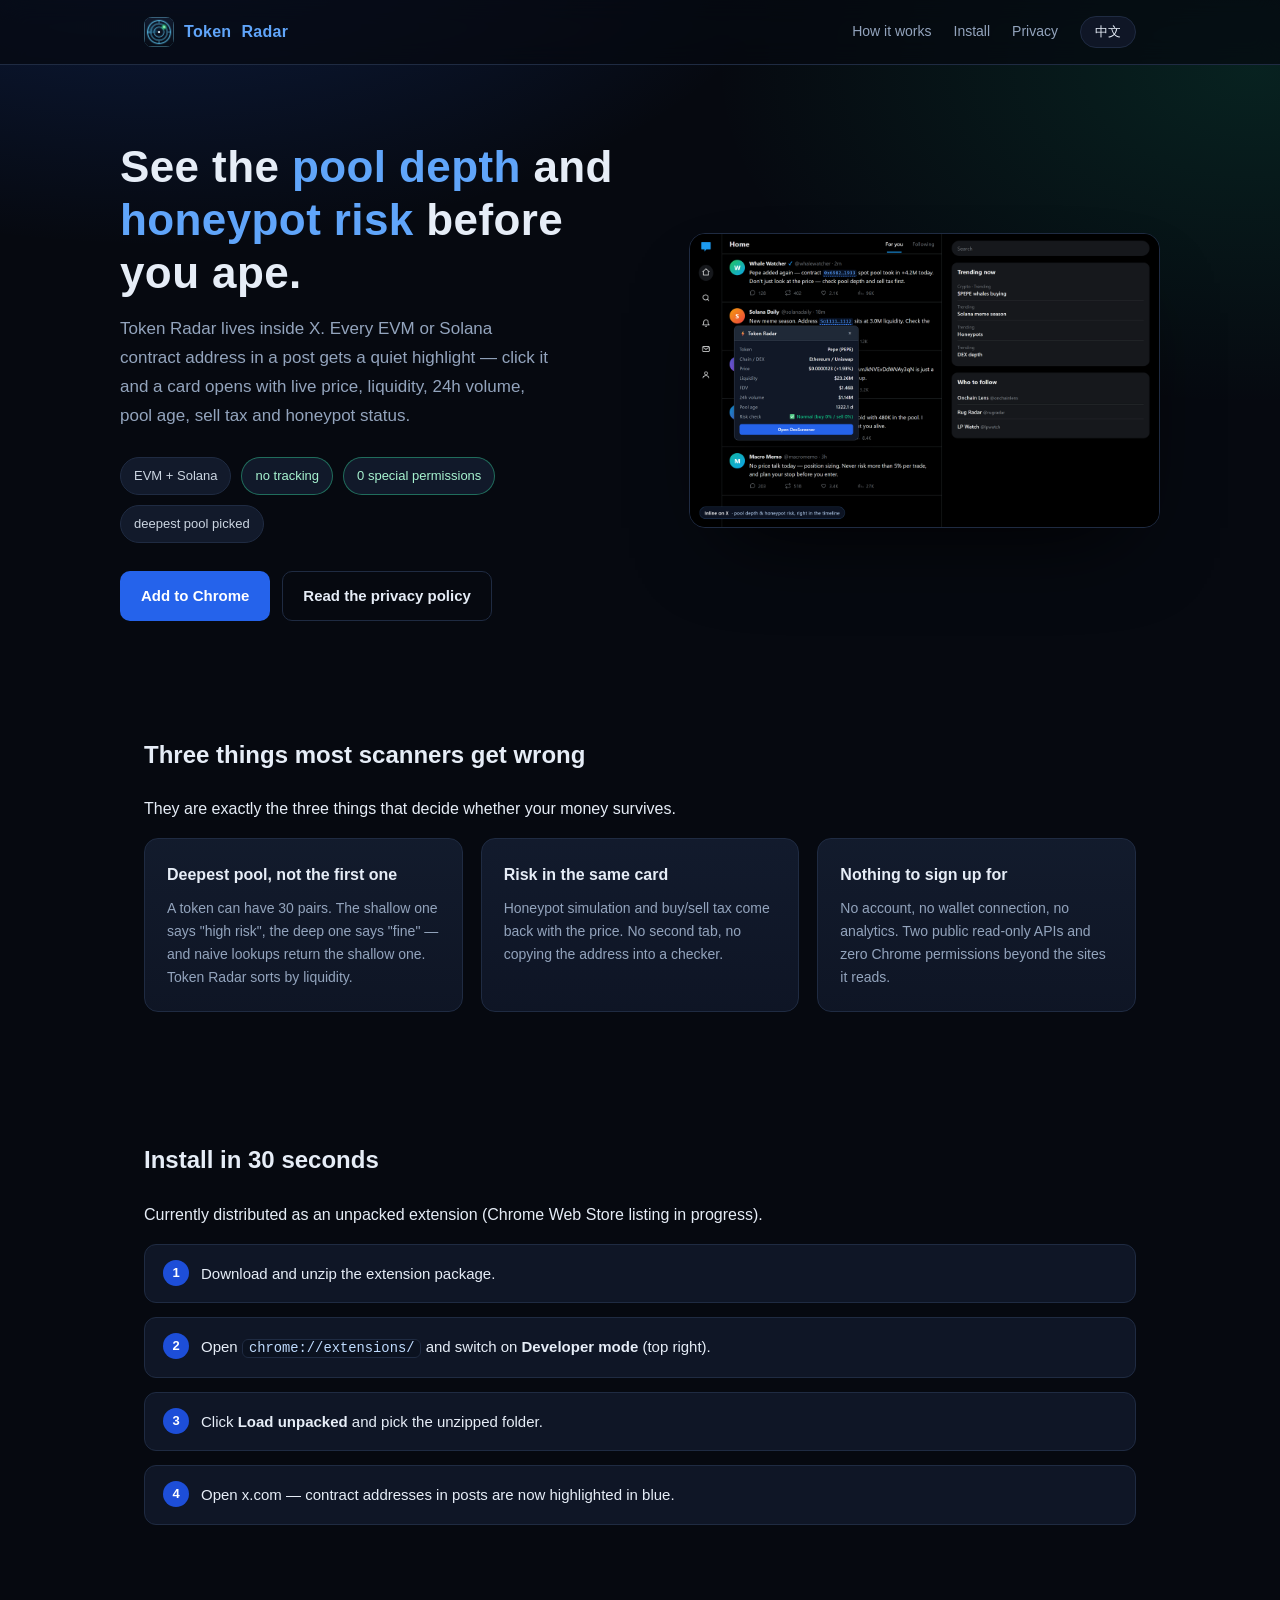
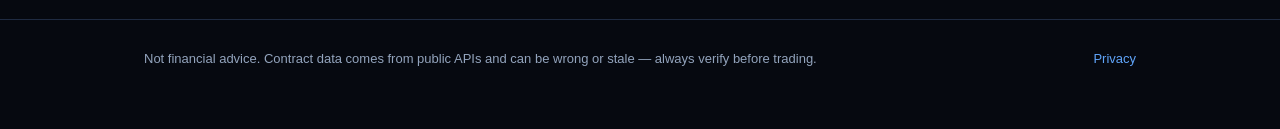
==== index.html @ cfb710e0 "Serve site from repo root: /privacy.html and / landing" ====
<!doctype html>
<html lang="en">
<head>
<meta charset="utf-8" />
<meta name="viewport" content="width=device-width, initial-scale=1" />
<title>Web3 Token Radar — DEX price & honeypot risk on X</title>
<meta name="description" content="A Chrome extension that highlights crypto contract addresses on X and shows live DEX price, liquidity depth and honeypot risk. No login, no tracking, zero special permissions." />
<meta property="og:title" content="Web3 Token Radar" />
<meta property="og:description" content="See pool depth and honeypot risk on any contract in a post — without leaving X." />
<meta property="og:image" content="img/store-1-inline-en.png" />
<link rel="icon" href="img/icon128.png" />
<link rel="stylesheet" href="style.css" />
</head>
<body>

<header>
  <div class="wrap nav">
    <a class="brand" href="./"><img src="img/icon128.png" alt="" /> Token <span>Radar</span></a>
    <nav class="links">
      <a href="#how" data-i18n="navHow">How it works</a>
      <a href="#install" data-i18n="navInstall">Install</a>
      <a href="privacy.html" data-i18n="navPrivacy">Privacy</a>
      <button class="lang-btn" id="langBtn" type="button">中文</button>
    </nav>
  </div>
</header>

<main>
  <div class="wrap hero">
    <div>
      <h1 data-i18n="heroTitle">See the <em>pool depth</em> and <em>honeypot risk</em> before you ape.</h1>
      <p class="lead" data-i18n="heroLead">Token Radar lives inside X. Every EVM or Solana contract address in a post gets a quiet highlight — click it and a card opens with live price, liquidity, 24h volume, pool age, sell tax and honeypot status.</p>
      <div class="chips">
        <span class="chip" data-i18n="chipChains">EVM + Solana</span>
        <span class="chip ok" data-i18n="chipNoTracking">no tracking</span>
        <span class="chip ok" data-i18n="chipPerms">0 special permissions</span>
        <span class="chip" data-i18n="chipDeepest">deepest pool picked</span>
      </div>
      <div class="cta">
        <a class="btn" href="#install" data-i18n="ctaInstall">Add to Chrome</a>
        <a class="btn ghost" href="privacy.html" data-i18n="ctaPrivacy">Read the privacy policy</a>
      </div>
    </div>
    <div class="shot"><img src="img/store-1-inline-en.png" alt="Token Radar card open over an X timeline" /></div>
  </div>

  <section id="how">
    <div class="wrap">
      <h2 data-i18n="howTitle">Three things most scanners get wrong</h2>
      <p class="sub" data-i18n="howSub">They are exactly the three things that decide whether your money survives.</p>
      <div class="grid">
        <div class="card">
          <h3 data-i18n="card1Title">Deepest pool, not the first one</h3>
          <p data-i18n="card1Body">A token can have 30 pairs. The shallow one says "high risk", the deep one says "fine" — and naive lookups return the shallow one. Token Radar sorts by liquidity.</p>
        </div>
        <div class="card">
          <h3 data-i18n="card2Title">Risk in the same card</h3>
          <p data-i18n="card2Body">Honeypot simulation and buy/sell tax come back with the price. No second tab, no copying the address into a checker.</p>
        </div>
        <div class="card">
          <h3 data-i18n="card3Title">Nothing to sign up for</h3>
          <p data-i18n="card3Body">No account, no wallet connection, no analytics. Two public read-only APIs and zero Chrome permissions beyond the sites it reads.</p>
        </div>
      </div>
    </div>
  </section>

  <section id="install">
    <div class="wrap">
      <h2 data-i18n="installTitle">Install in 30 seconds</h2>
      <p class="sub" data-i18n="installSub">Currently distributed as an unpacked extension (Chrome Web Store listing in progress).</p>
      <ol class="steps">
        <li data-i18n="step1">Download and unzip the extension package.</li>
        <li data-i18n="step2">Open <code>chrome://extensions/</code> and switch on <strong>Developer mode</strong> (top right).</li>
        <li data-i18n="step3">Click <strong>Load unpacked</strong> and pick the unzipped folder.</li>
        <li data-i18n="step4">Open x.com — contract addresses in posts are now highlighted in blue.</li>
      </ol>
    </div>
  </section>
</main>

<footer>
  <div class="wrap">
    <span data-i18n="footerNote">Not financial advice. Contract data comes from public APIs and can be wrong or stale — always verify before trading.</span>
    <span style="margin-left:auto"><a href="privacy.html" data-i18n="navPrivacy">Privacy</a></span>
  </div>
</footer>

<script>
  // 极简双语切换：英文写死，中文文案放字典里，按钮切换 data-lang 内容
  const ZH = {
    navHow: '怎么用', navInstall: '安装', navPrivacy: '隐私政策',
    heroTitle: '先看<em>池子深度</em>和<em>貔貅风险</em>，再决定要不要冲。',
    heroLead: 'Token Radar 常驻在 X 里。推文中的 EVM / Solana 合约地址会被淡淡高亮，点一下就地弹出卡片：实时价格、流动性、24h 交易量、池子年龄、卖出税与貔貅状态。',
    chipChains: 'EVM + Solana', chipNoTracking: '无埋点', chipPerms: '0 特殊权限', chipDeepest: '自动选最深池子',
    ctaInstall: '安装到 Chrome', ctaPrivacy: '查看隐私政策',
    howTitle: '大多数扫描器搞错的三件事', howSub: '而这三点，恰好决定你的钱能不能活着出来。',
    card1Title: '取最深池子，不是第一条', card1Body: '一个代币可能有 30 个交易对。浅池子显示"高风险"，深池子显示"正常"，而多数工具返回的是浅的那条。Token Radar 按流动性排序取最深。',
    card2Title: '风控就在同一张卡里', card2Body: '貔貅模拟和买卖税与价格一起返回，不用再开第二个标签页、也不用把地址复制到别的检测站。',
    card3Title: '没有任何注册项', card3Body: '无账号、无钱包连接、无统计埋点。只调用两个公开只读接口，除读取的站点外不申请任何 Chrome 权限。',
    installTitle: '30 秒装好', installSub: '目前以「解压加载」方式分发（Chrome 商店审核中）。',
    step1: '下载并解压扩展包。',
    step2: '打开 <code>chrome://extensions/</code>，右上角开启<strong>开发者模式</strong>。',
    step3: '点<strong>加载已解压的扩展程序</strong>，选择刚解压的文件夹。',
    step4: '打开 x.com —— 推文里的合约地址现在会蓝色高亮，点一下出卡。',
    footerNote: '不构成投资建议。合约数据来自公开接口，可能滞后或有误，交易前请自行复核。',
  };
  const EN = {};
  document.querySelectorAll('[data-i18n]').forEach((el) => {
    EN[el.dataset.i18n] = el.innerHTML;
  });

  function apply(lang) {
    const map = lang === 'zh' ? ZH : EN;
    document.querySelectorAll('[data-i18n]').forEach((el) => {
      const key = el.dataset.i18n;
      if (map[key]) el.innerHTML = map[key];
    });
    document.documentElement.lang = lang === 'zh' ? 'zh-CN' : 'en';
    document.getElementById('langBtn').textContent = lang === 'zh' ? 'English' : '中文';
    try { localStorage.setItem('w3r-lang', lang); } catch (e) {}
  }

  let saved = null;
  try { saved = localStorage.getItem('w3r-lang'); } catch (e) {}
  const qs = new URLSearchParams(location.search).get('lang');
  const initial = qs || saved || ((navigator.language || '').toLowerCase().startsWith('zh') ? 'zh' : 'en');
  if (initial === 'zh') apply('zh');

  document.getElementById('langBtn').addEventListener('click', () => {
    apply(document.documentElement.lang === 'zh-CN' ? 'en' : 'zh');
  });
</script>
</body>
</html>
---- style.css ----
/* Web3 Token Radar · landing + privacy, single stylesheet */
:root {
  --bg: #060910;
  --panel: #0f1626;
  --panel-2: #131c2e;
  --line: #1f2b42;
  --text: #e6edf7;
  --muted: #93a4bd;
  --accent: #60a5fa;
  --accent-2: #34d399;
  --danger: #f87171;
  --radius: 16px;
}

* { box-sizing: border-box; }

html { scroll-behavior: smooth; }

body {
  margin: 0;
  background:
    radial-gradient(1100px 620px at 12% -8%, rgba(37, 99, 235, .26), transparent 62%),
    radial-gradient(900px 560px at 98% 4%, rgba(16, 185, 129, .14), transparent 60%),
    var(--bg);
  color: var(--text);
  font: 16px/1.7 -apple-system, BlinkMacSystemFont, "Segoe UI", "Microsoft YaHei", "Noto Sans SC", Roboto, sans-serif;
  -webkit-font-smoothing: antialiased;
}

.wrap { max-width: 1040px; margin: 0 auto; padding: 0 24px; }

a { color: var(--accent); text-decoration: none; }
a:hover { text-decoration: underline; }

/* ---------- header ---------- */
header {
  position: sticky; top: 0; z-index: 10;
  backdrop-filter: blur(12px);
  background: rgba(6, 9, 16, .72);
  border-bottom: 1px solid var(--line);
}
.nav { display: flex; align-items: center; gap: 16px; height: 64px; }
.brand { display: flex; align-items: center; gap: 10px; font-weight: 700; letter-spacing: .3px; }
.brand img { width: 30px; height: 30px; border-radius: 8px; display: block; }
.brand span { color: var(--accent); }
.nav .links { margin-left: auto; display: flex; align-items: center; gap: 22px; font-size: 14px; color: var(--muted); }
.nav .links a { color: var(--muted); }
.nav .links a:hover { color: var(--text); text-decoration: none; }
.lang-btn {
  background: var(--panel); color: var(--text); border: 1px solid var(--line);
  border-radius: 999px; padding: 6px 14px; font-size: 13px; cursor: pointer;
}
.lang-btn:hover { border-color: var(--accent); }

/* ---------- hero ---------- */
.hero { padding: 76px 0 40px; display: grid; grid-template-columns: 1.05fr .95fr; gap: 48px; align-items: center; }
.hero h1 { font-size: 44px; line-height: 1.2; margin: 0 0 16px; letter-spacing: .4px; word-break: keep-all; }
.hero h1 em { white-space: nowrap; }
.hero h1 em { font-style: normal; color: var(--accent); }
.hero p.lead { color: var(--muted); font-size: 17px; margin: 0 0 26px; max-width: 46ch; }
.chips { display: flex; gap: 10px; flex-wrap: wrap; margin-bottom: 28px; }
.chip {
  font-size: 13px; color: #cbd5e1; padding: 7px 13px; border-radius: 999px;
  background: rgba(19, 28, 46, .9); border: 1px solid var(--line);
}
.chip.ok { border-color: rgba(52, 211, 153, .45); color: #a7f3d0; }
.cta { display: flex; gap: 12px; flex-wrap: wrap; }
.btn {
  display: inline-flex; align-items: center; gap: 8px;
  padding: 11px 20px; border-radius: 10px; font-size: 15px; font-weight: 600;
  background: #2563eb; color: #fff; border: 1px solid transparent;
}
.btn:hover { background: #1d4ed8; text-decoration: none; }
.btn.ghost { background: transparent; border-color: var(--line); color: var(--text); }
.btn.ghost:hover { border-color: var(--accent); text-decoration: none; }

.shot { border-radius: var(--radius); overflow: hidden; border: 1px solid var(--line); box-shadow: 0 40px 90px -40px rgba(0, 0, 0, .95); }
.shot img { display: block; width: 100%; height: auto; }

/* ---------- sections ---------- */
section { padding: 54px 0; }
section > h2 { font-size: 26px; margin: 0 0 8px; }
section > p.sub { color: var(--muted); margin: 0 0 28px; font-size: 15px; }

.grid { display: grid; grid-template-columns: repeat(3, 1fr); gap: 18px; }
.card {
  background: linear-gradient(180deg, rgba(19, 28, 46, .95), rgba(15, 22, 38, .95));
  border: 1px solid var(--line); border-radius: 14px; padding: 22px;
}
.card h3 { margin: 0 0 8px; font-size: 16px; }
.card p { margin: 0; color: var(--muted); font-size: 14px; line-height: 1.65; }

.steps { counter-reset: step; display: grid; gap: 14px; margin: 0; padding: 0; list-style: none; }
.steps li {
  counter-increment: step; position: relative; padding: 16px 18px 16px 56px;
  background: var(--panel); border: 1px solid var(--line); border-radius: 12px; font-size: 15px;
}
.steps li::before {
  content: counter(step); position: absolute; left: 18px; top: 15px;
  width: 26px; height: 26px; border-radius: 50%;
  display: flex; align-items: center; justify-content: center;
  background: #1d4ed8; color: #fff; font-size: 13px; font-weight: 700;
}
code, .mono { font-family: ui-monospace, SFMono-Regular, Consolas, monospace; font-size: .92em; }
code { background: #0b1220; border: 1px solid var(--line); border-radius: 6px; padding: 1px 6px; color: #bfdbfe; }

/* ---------- policy ---------- */
.policy { max-width: 820px; }
.policy h2 { font-size: 30px; margin: 0 0 6px; }
.policy .meta { color: var(--muted); font-size: 14px; margin-bottom: 34px; }
.policy h3 {
  font-size: 18px; margin: 36px 0 12px; padding-top: 20px;
  border-top: 1px solid var(--line);
}
.policy h3:first-of-type { border-top: 0; padding-top: 0; }
.policy p, .policy li { color: #c7d4e6; font-size: 15px; }
.policy ul { padding-left: 22px; }
.policy li { margin-bottom: 8px; }
.policy table { width: 100%; border-collapse: collapse; margin: 16px 0; font-size: 14px; }
.policy th, .policy td { text-align: left; padding: 10px 12px; border-bottom: 1px solid var(--line); vertical-align: top; }
.policy th { color: var(--muted); font-weight: 500; }
.policy .callout {
  background: rgba(37, 99, 235, .1); border: 1px solid rgba(96, 165, 250, .3);
  border-radius: 12px; padding: 16px 18px; margin: 20px 0;
}
.policy .callout strong { color: #dbeafe; }

[data-lang] { display: none; }
[data-lang].on { display: block; }

footer { border-top: 1px solid var(--line); margin-top: 40px; padding: 28px 0 60px; color: var(--muted); font-size: 13px; }
footer .wrap { display: flex; gap: 18px; flex-wrap: wrap; align-items: center; }

@media (max-width: 880px) {
  .hero { grid-template-columns: 1fr; padding-top: 48px; }
  .grid { grid-template-columns: 1fr; }
  .hero h1 { font-size: 34px; }
  .nav .links { gap: 14px; font-size: 13px; }
}
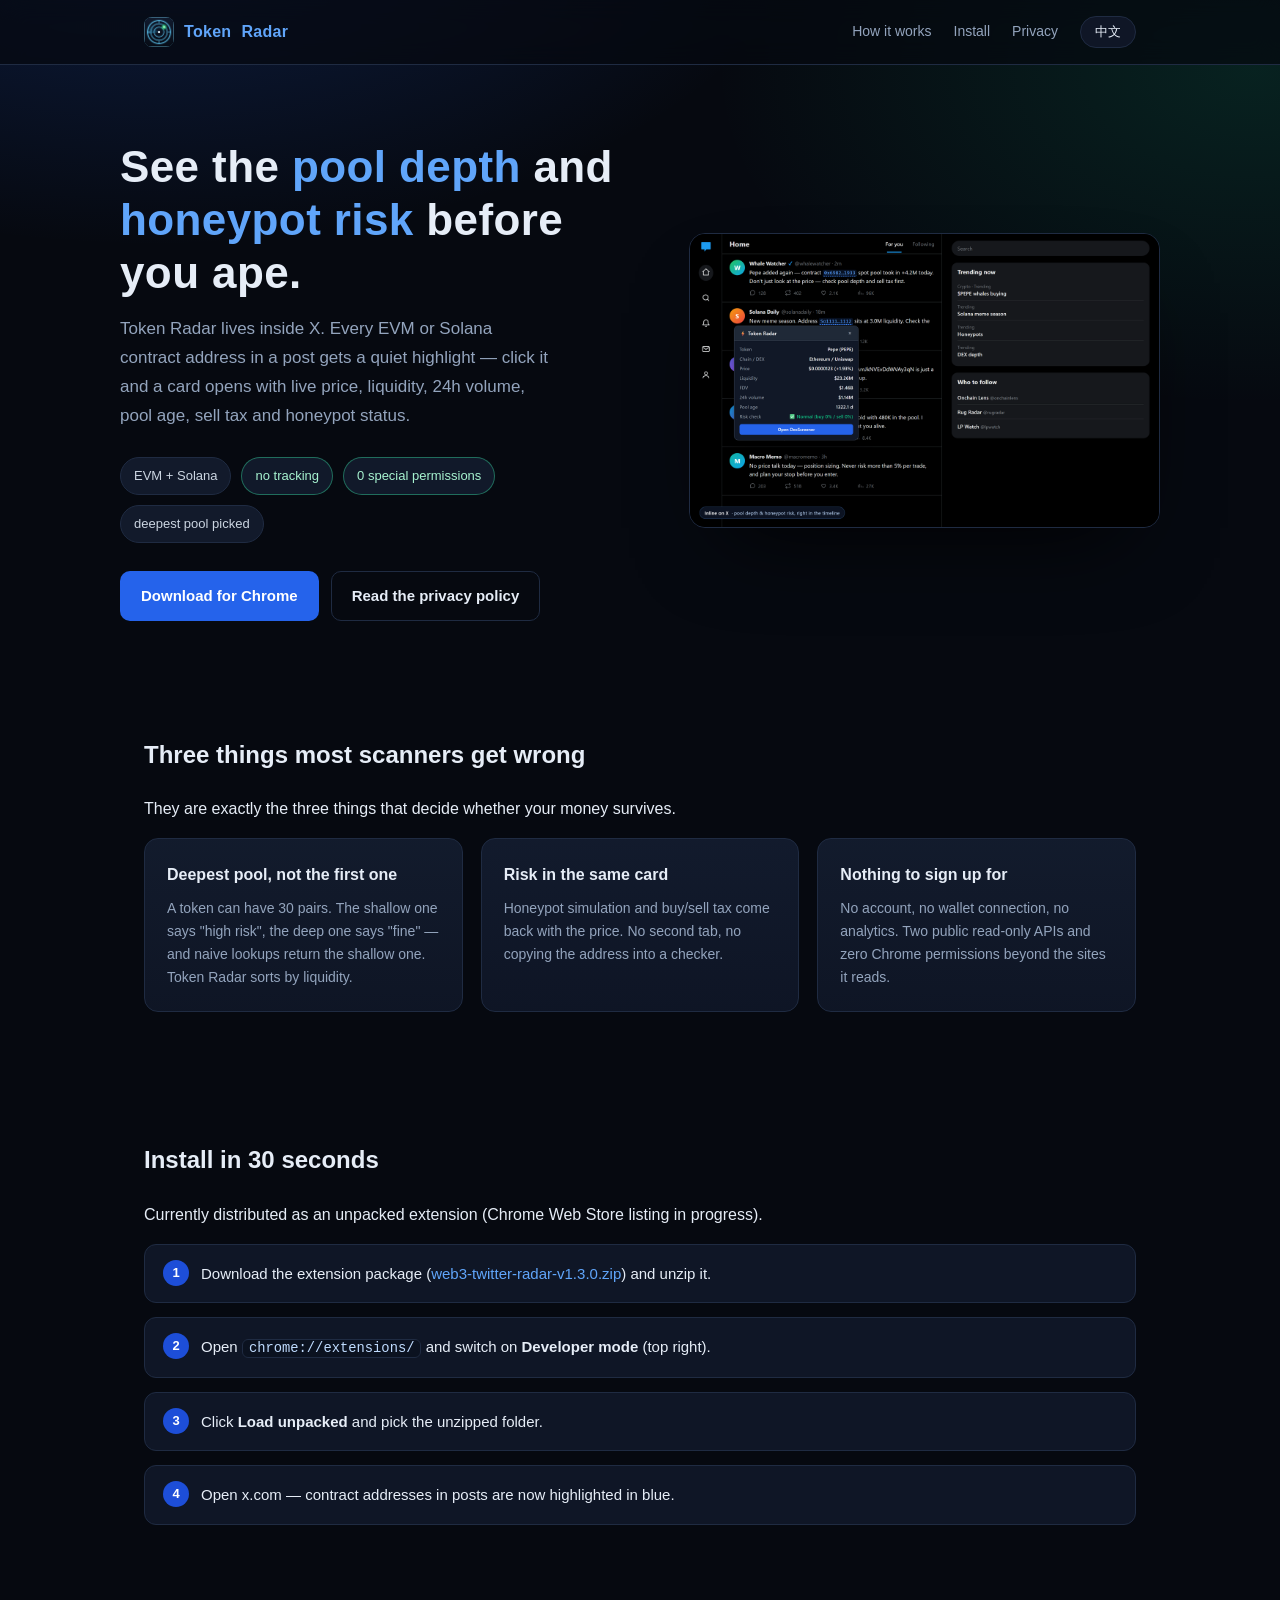
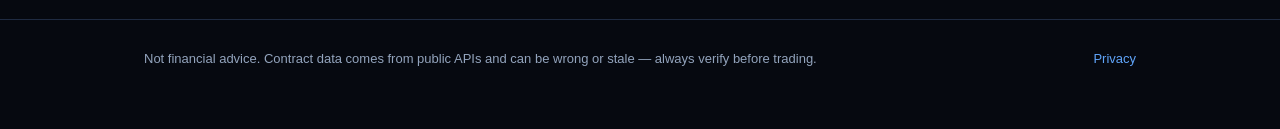
==== commit c3807b77: "README: add real download link; landing page CTA links to release" ====
--- a/index.html
+++ b/index.html
@@ -37,7 +37,7 @@
         <span class="chip" data-i18n="chipDeepest">deepest pool picked</span>
       </div>
       <div class="cta">
-        <a class="btn" href="#install" data-i18n="ctaInstall">Add to Chrome</a>
+        <a class="btn" href="https://github.com/maomaoyu777/token-radar-release/releases/latest/download/web3-twitter-radar-v1.3.0.zip" data-i18n="ctaInstall">Download for Chrome</a>
         <a class="btn ghost" href="privacy.html" data-i18n="ctaPrivacy">Read the privacy policy</a>
       </div>
     </div>
@@ -70,7 +70,7 @@
       <h2 data-i18n="installTitle">Install in 30 seconds</h2>
       <p class="sub" data-i18n="installSub">Currently distributed as an unpacked extension (Chrome Web Store listing in progress).</p>
       <ol class="steps">
-        <li data-i18n="step1">Download and unzip the extension package.</li>
+        <li data-i18n="step1">Download the extension package (<a href="https://github.com/maomaoyu777/token-radar-release/releases/latest/download/web3-twitter-radar-v1.3.0.zip">web3-twitter-radar-v1.3.0.zip</a>) and unzip it.</li>
         <li data-i18n="step2">Open <code>chrome://extensions/</code> and switch on <strong>Developer mode</strong> (top right).</li>
         <li data-i18n="step3">Click <strong>Load unpacked</strong> and pick the unzipped folder.</li>
         <li data-i18n="step4">Open x.com — contract addresses in posts are now highlighted in blue.</li>
@@ -93,13 +93,13 @@
     heroTitle: '先看<em>池子深度</em>和<em>貔貅风险</em>，再决定要不要冲。',
     heroLead: 'Token Radar 常驻在 X 里。推文中的 EVM / Solana 合约地址会被淡淡高亮，点一下就地弹出卡片：实时价格、流动性、24h 交易量、池子年龄、卖出税与貔貅状态。',
     chipChains: 'EVM + Solana', chipNoTracking: '无埋点', chipPerms: '0 特殊权限', chipDeepest: '自动选最深池子',
-    ctaInstall: '安装到 Chrome', ctaPrivacy: '查看隐私政策',
+    ctaInstall: '下载安装包', ctaPrivacy: '查看隐私政策',
     howTitle: '大多数扫描器搞错的三件事', howSub: '而这三点，恰好决定你的钱能不能活着出来。',
     card1Title: '取最深池子，不是第一条', card1Body: '一个代币可能有 30 个交易对。浅池子显示"高风险"，深池子显示"正常"，而多数工具返回的是浅的那条。Token Radar 按流动性排序取最深。',
     card2Title: '风控就在同一张卡里', card2Body: '貔貅模拟和买卖税与价格一起返回，不用再开第二个标签页、也不用把地址复制到别的检测站。',
     card3Title: '没有任何注册项', card3Body: '无账号、无钱包连接、无统计埋点。只调用两个公开只读接口，除读取的站点外不申请任何 Chrome 权限。',
     installTitle: '30 秒装好', installSub: '目前以「解压加载」方式分发（Chrome 商店审核中）。',
-    step1: '下载并解压扩展包。',
+    step1: '下载 <a href="https://github.com/maomaoyu777/token-radar-release/releases/latest/download/web3-twitter-radar-v1.3.0.zip" style="color:#60a5fa">web3-twitter-radar-v1.3.0.zip</a> 并解压。',
     step2: '打开 <code>chrome://extensions/</code>，右上角开启<strong>开发者模式</strong>。',
     step3: '点<strong>加载已解压的扩展程序</strong>，选择刚解压的文件夹。',
     step4: '打开 x.com —— 推文里的合约地址现在会蓝色高亮，点一下出卡。',
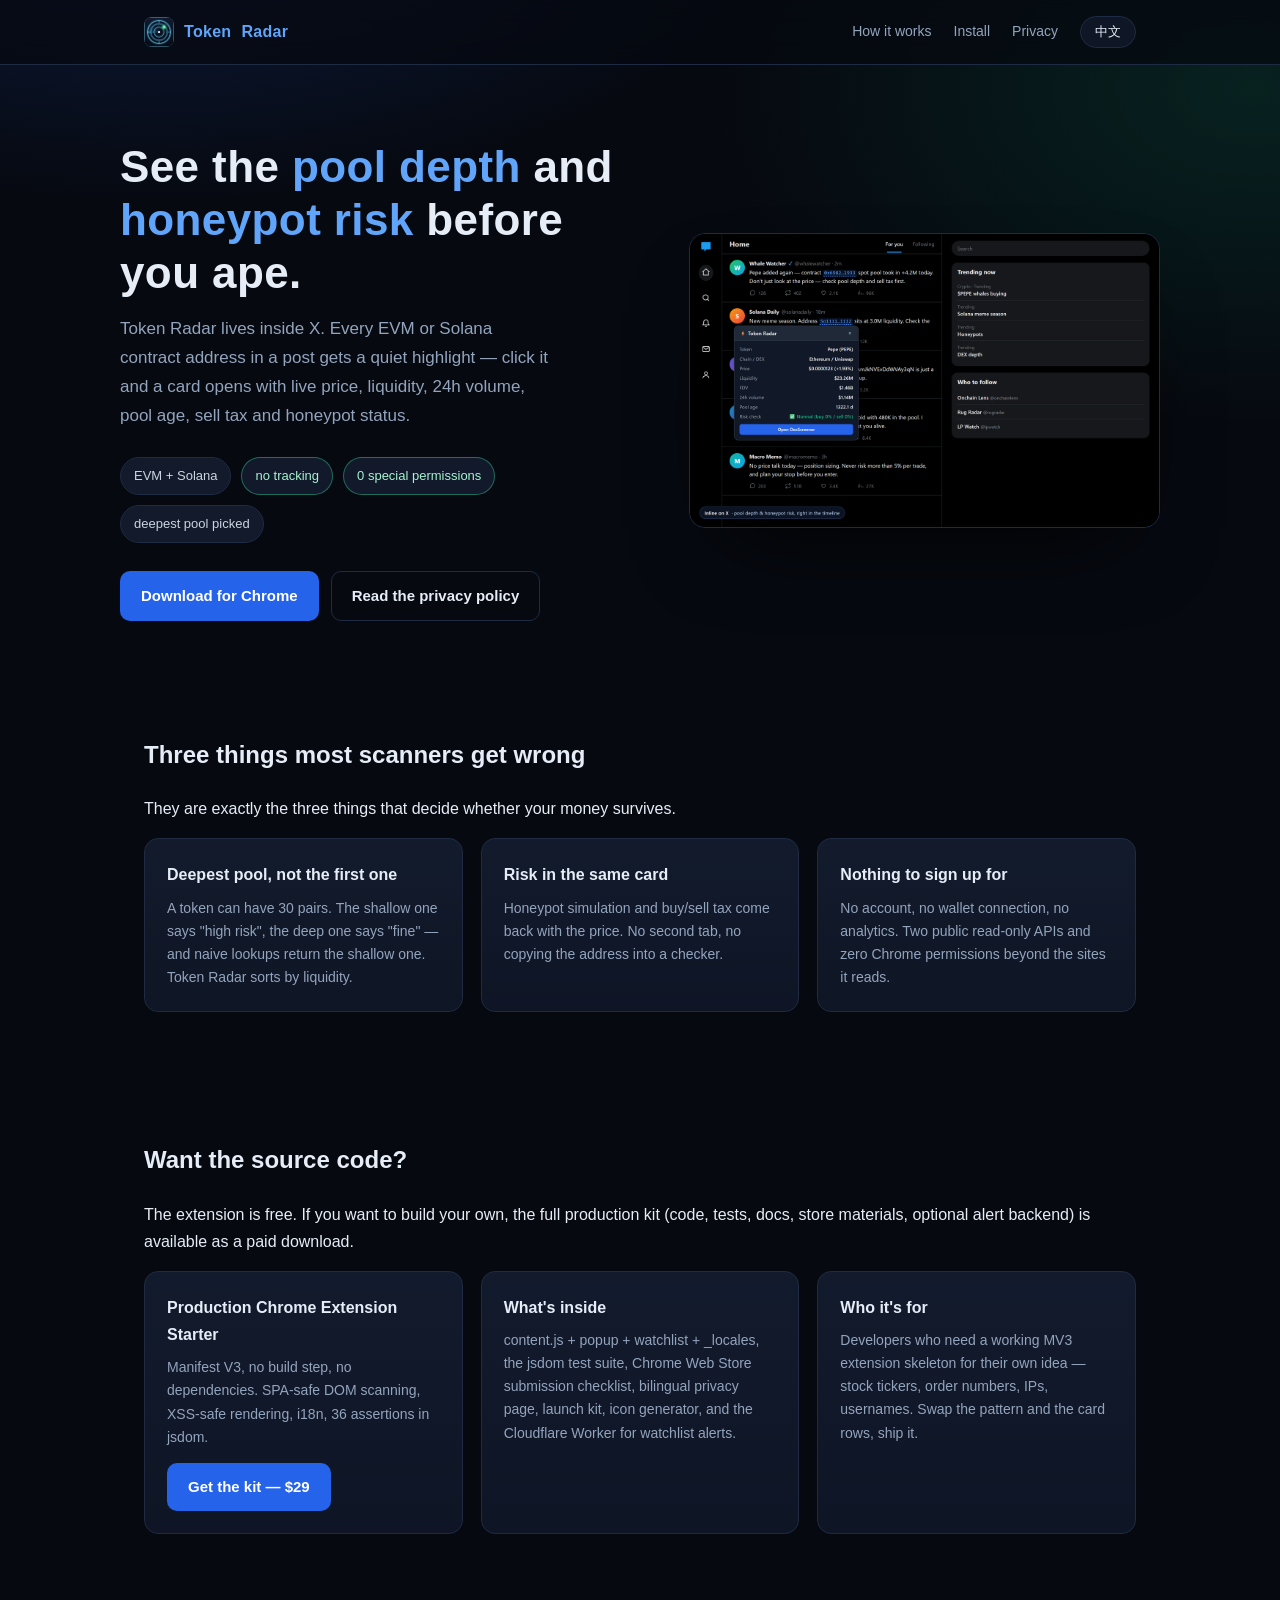
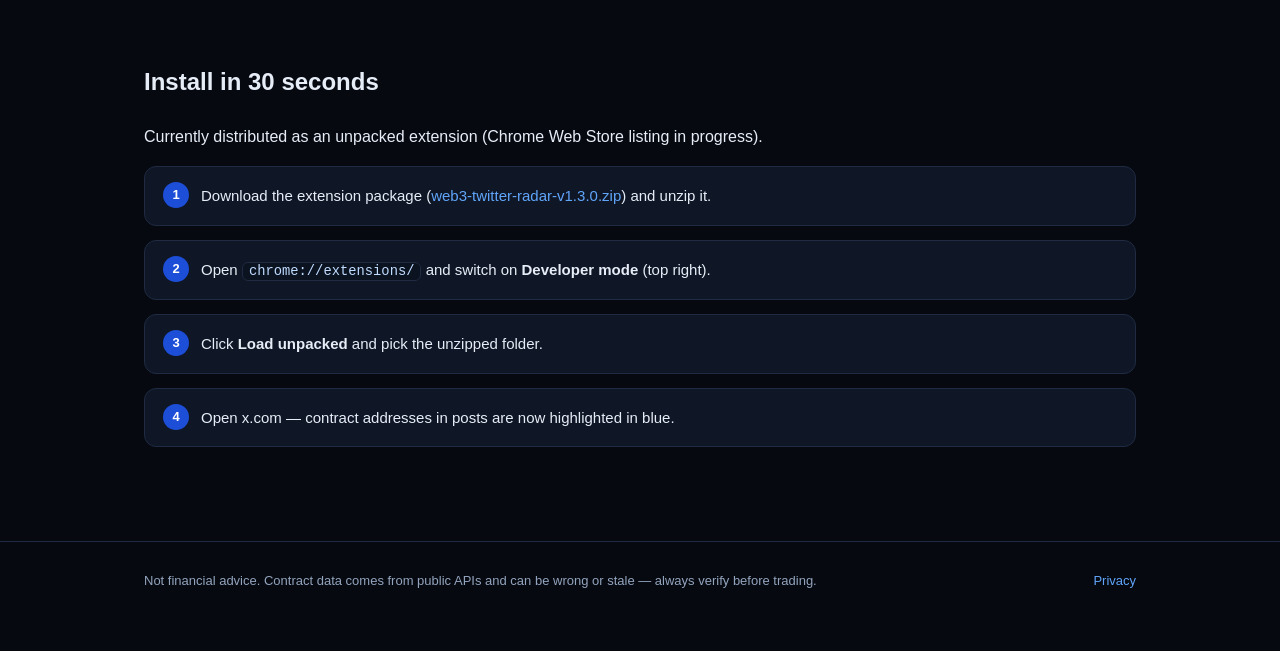
==== commit c50bac87: "Add source-kit purchase entry (Gumroad) to landing page and README" ====
--- a/index.html
+++ b/index.html
@@ -65,6 +65,30 @@
     </div>
   </section>
 
+  <section id="source">
+    <div class="wrap">
+      <h2 data-i18n="srcTitle">Want the source code?</h2>
+      <p class="sub" data-i18n="srcSub">The extension is free. If you want to build your own, the full production kit (code, tests, docs, store materials, optional alert backend) is available as a paid download.</p>
+      <div class="grid">
+        <div class="card">
+          <h3 data-i18n="src1">Production Chrome Extension Starter</h3>
+          <p data-i18n="src2">Manifest V3, no build step, no dependencies. SPA-safe DOM scanning, XSS-safe rendering, i18n, 36 assertions in jsdom.</p>
+          <p style="margin-top:14px">
+            <a class="btn" href="https://maomaoyu666777.gumroad.com/l/blmuhx" data-i18n="srcCta">Get the kit — $29</a>
+          </p>
+        </div>
+        <div class="card">
+          <h3 data-i18n="src3">What's inside</h3>
+          <p data-i18n="src4">content.js + popup + watchlist + _locales, the jsdom test suite, Chrome Web Store submission checklist, bilingual privacy page, launch kit, icon generator, and the Cloudflare Worker for watchlist alerts.</p>
+        </div>
+        <div class="card">
+          <h3 data-i18n="src5">Who it's for</h3>
+          <p data-i18n="src6">Developers who need a working MV3 extension skeleton for their own idea — stock tickers, order numbers, IPs, usernames. Swap the pattern and the card rows, ship it.</p>
+        </div>
+      </div>
+    </div>
+  </section>
+
   <section id="install">
     <div class="wrap">
       <h2 data-i18n="installTitle">Install in 30 seconds</h2>
@@ -99,6 +123,15 @@
     card2Title: '风控就在同一张卡里', card2Body: '貔貅模拟和买卖税与价格一起返回，不用再开第二个标签页、也不用把地址复制到别的检测站。',
     card3Title: '没有任何注册项', card3Body: '无账号、无钱包连接、无统计埋点。只调用两个公开只读接口，除读取的站点外不申请任何 Chrome 权限。',
     installTitle: '30 秒装好', installSub: '目前以「解压加载」方式分发（Chrome 商店审核中）。',
+    srcTitle: '想要源码？',
+    srcSub: '扩展本身免费。想自己做一个的话，完整生产套件（代码、测试、文档、商店材料、可选提醒后端）是付费下载。',
+    src1: '生产级 Chrome 扩展模板',
+    src2: 'Manifest V3，无构建、无依赖。SPA 安全的 DOM 扫描、防 XSS 渲染、双语 i18n、36 条 jsdom 断言。',
+    srcCta: '获取源码包 — 29 美元',
+    src3: '包含什么',
+    src4: 'content.js + popup + 监控列表 + 多语言，jsdom 测试套件，Chrome 商店提交清单，双语隐私页，发布 Kit，图标生成脚本，以及监控提醒用的 Cloudflare Worker。',
+    src5: '适合谁',
+    src6: '需要一套能跑的 MV3 扩展骨架来做自己产品的开发者——股票代码、订单号、IP、用户名都行。换个匹配规则和卡片字段就能上线。',
     step1: '下载 <a href="https://github.com/maomaoyu777/token-radar-release/releases/latest/download/web3-twitter-radar-v1.3.0.zip" style="color:#60a5fa">web3-twitter-radar-v1.3.0.zip</a> 并解压。',
     step2: '打开 <code>chrome://extensions/</code>，右上角开启<strong>开发者模式</strong>。',
     step3: '点<strong>加载已解压的扩展程序</strong>，选择刚解压的文件夹。',
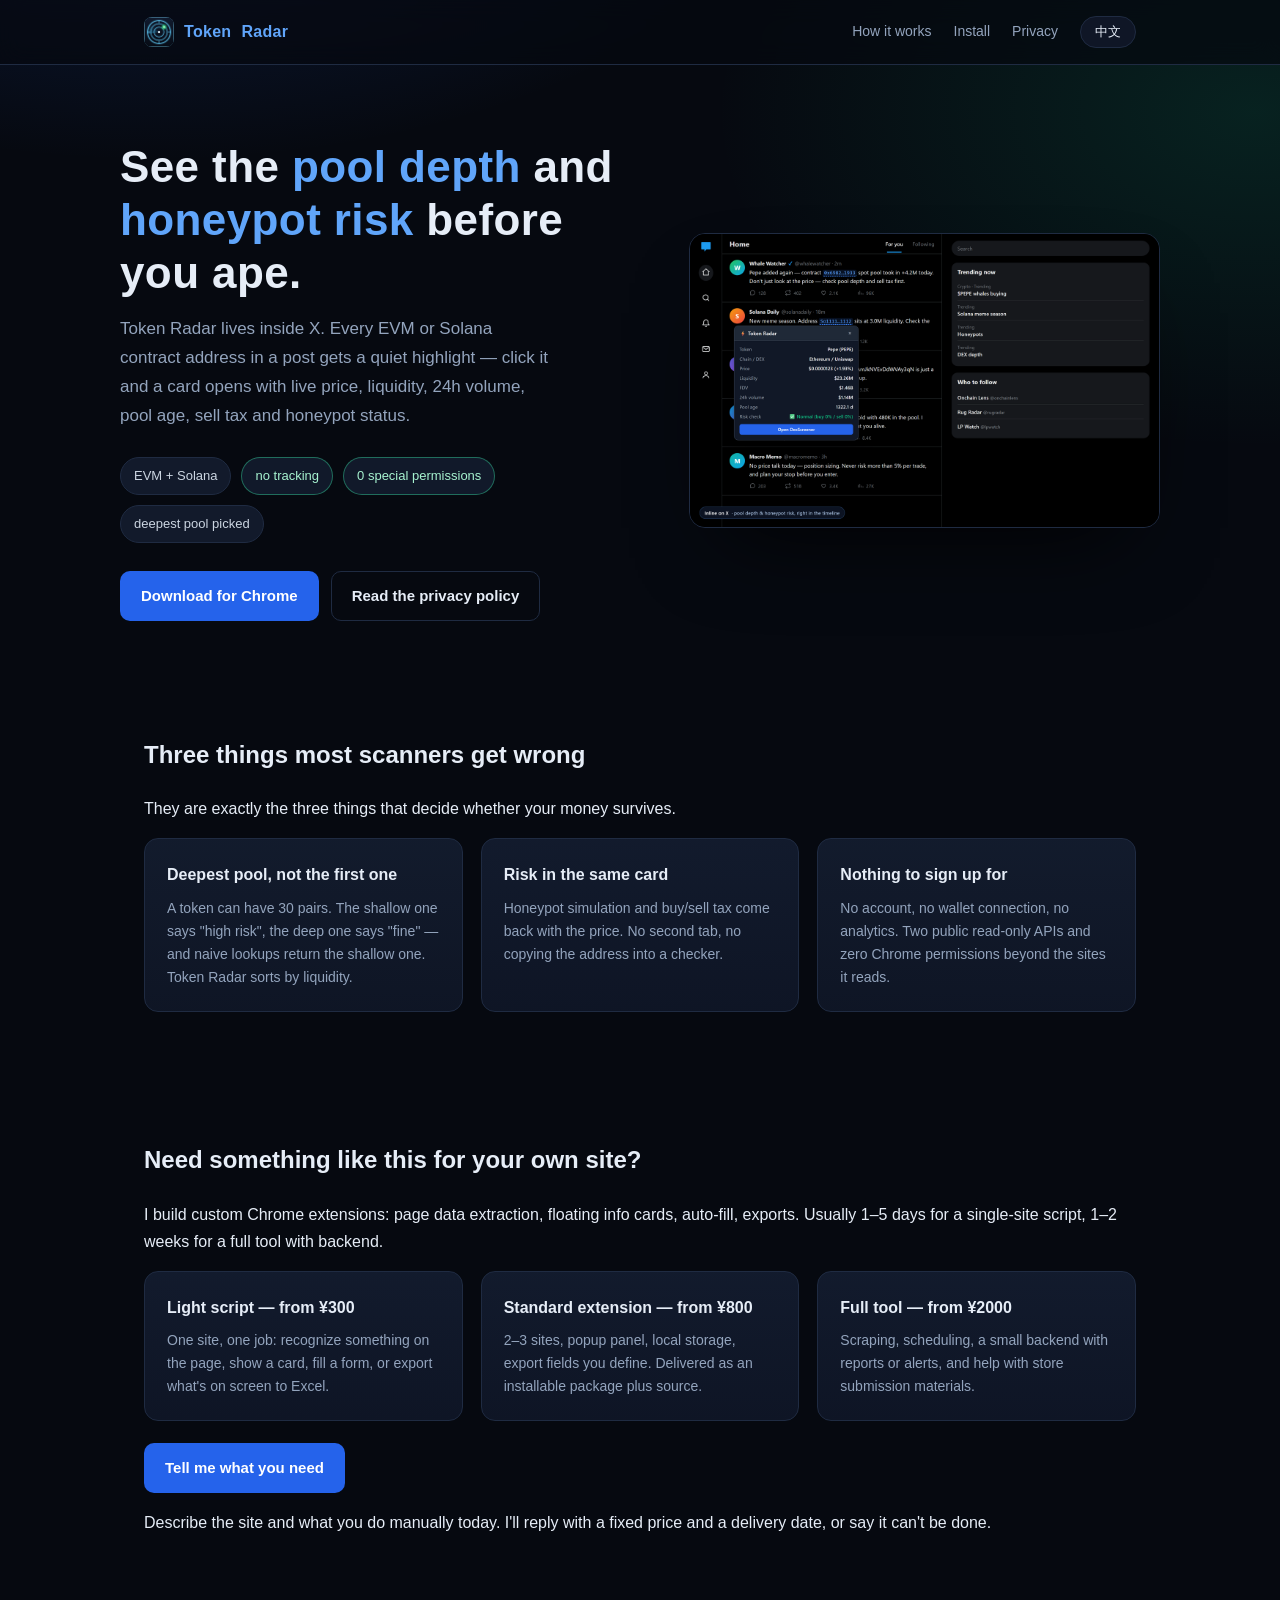
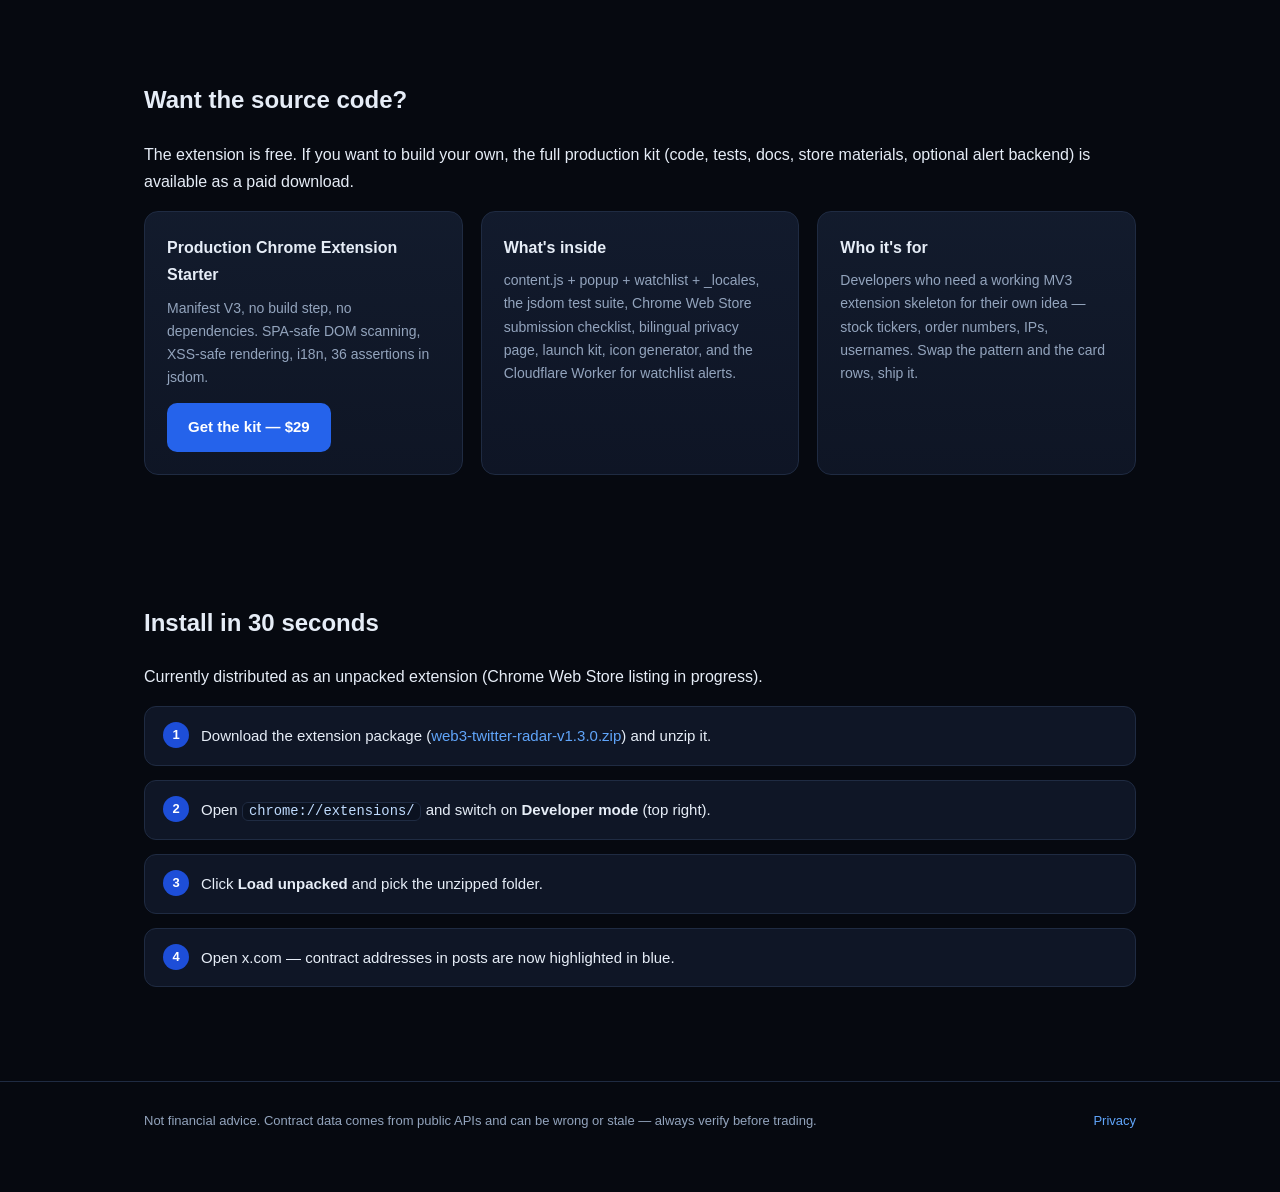
==== commit 0f0adc1f: "Landing page: add custom-extension services section with contact CTA" ====
--- a/index.html
+++ b/index.html
@@ -65,6 +65,31 @@
     </div>
   </section>
 
+  <section id="hire">
+    <div class="wrap">
+      <h2 data-i18n="hireTitle">Need something like this for your own site?</h2>
+      <p class="sub" data-i18n="hireSub">I build custom Chrome extensions: page data extraction, floating info cards, auto-fill, exports. Usually 1–5 days for a single-site script, 1–2 weeks for a full tool with backend.</p>
+      <div class="grid">
+        <div class="card">
+          <h3 data-i18n="hire1">Light script — from ¥300</h3>
+          <p data-i18n="hire2">One site, one job: recognize something on the page, show a card, fill a form, or export what's on screen to Excel.</p>
+        </div>
+        <div class="card">
+          <h3 data-i18n="hire3">Standard extension — from ¥800</h3>
+          <p data-i18n="hire4">2–3 sites, popup panel, local storage, export fields you define. Delivered as an installable package plus source.</p>
+        </div>
+        <div class="card">
+          <h3 data-i18n="hire5">Full tool — from ¥2000</h3>
+          <p data-i18n="hire6">Scraping, scheduling, a small backend with reports or alerts, and help with store submission materials.</p>
+        </div>
+      </div>
+      <p style="margin-top:22px">
+        <a class="btn" href="mailto:cantermattera@gmail.com?subject=Chrome%20extension%20project" data-i18n="hireCta">Tell me what you need</a>
+      </p>
+      <p class="sub" data-i18n="hireNote" style="margin-top:10px">Describe the site and what you do manually today. I'll reply with a fixed price and a delivery date, or say it can't be done.</p>
+    </div>
+  </section>
+
   <section id="source">
     <div class="wrap">
       <h2 data-i18n="srcTitle">Want the source code?</h2>
@@ -123,6 +148,16 @@
     card2Title: '风控就在同一张卡里', card2Body: '貔貅模拟和买卖税与价格一起返回，不用再开第二个标签页、也不用把地址复制到别的检测站。',
     card3Title: '没有任何注册项', card3Body: '无账号、无钱包连接、无统计埋点。只调用两个公开只读接口，除读取的站点外不申请任何 Chrome 权限。',
     installTitle: '30 秒装好', installSub: '目前以「解压加载」方式分发（Chrome 商店审核中）。',
+    hireTitle: '想为你的网站做点类似的东西？',
+    hireSub: '我接 Chrome 扩展定制：页面数据提取、悬浮信息卡、自动填表、导出。单站小脚本一般 1–5 天，带后台的完整工具 1–2 周。',
+    hire1: '轻量脚本 — 300 元起',
+    hire2: '一个网站、一件事：识别页面上的某个信息、弹卡片、自动填表，或把屏幕上的数据导出成 Excel。',
+    hire3: '标准插件 — 800 元起',
+    hire4: '2–3 个网站、弹窗面板、本地存储、自定义导出字段。交付可安装的包 + 源码。',
+    hire5: '完整工具 — 2000 元起',
+    hire6: '抓取、定时任务、小后台（报表或提醒），并协助准备商店上架材料。',
+    hireCta: '说下你的需求',
+    hireNote: '告诉我哪个网站、你现在手动做什么。我会回复固定价格和交付日期，做不了也会直说。',
     srcTitle: '想要源码？',
     srcSub: '扩展本身免费。想自己做一个的话，完整生产套件（代码、测试、文档、商店材料、可选提醒后端）是付费下载。',
     src1: '生产级 Chrome 扩展模板',
